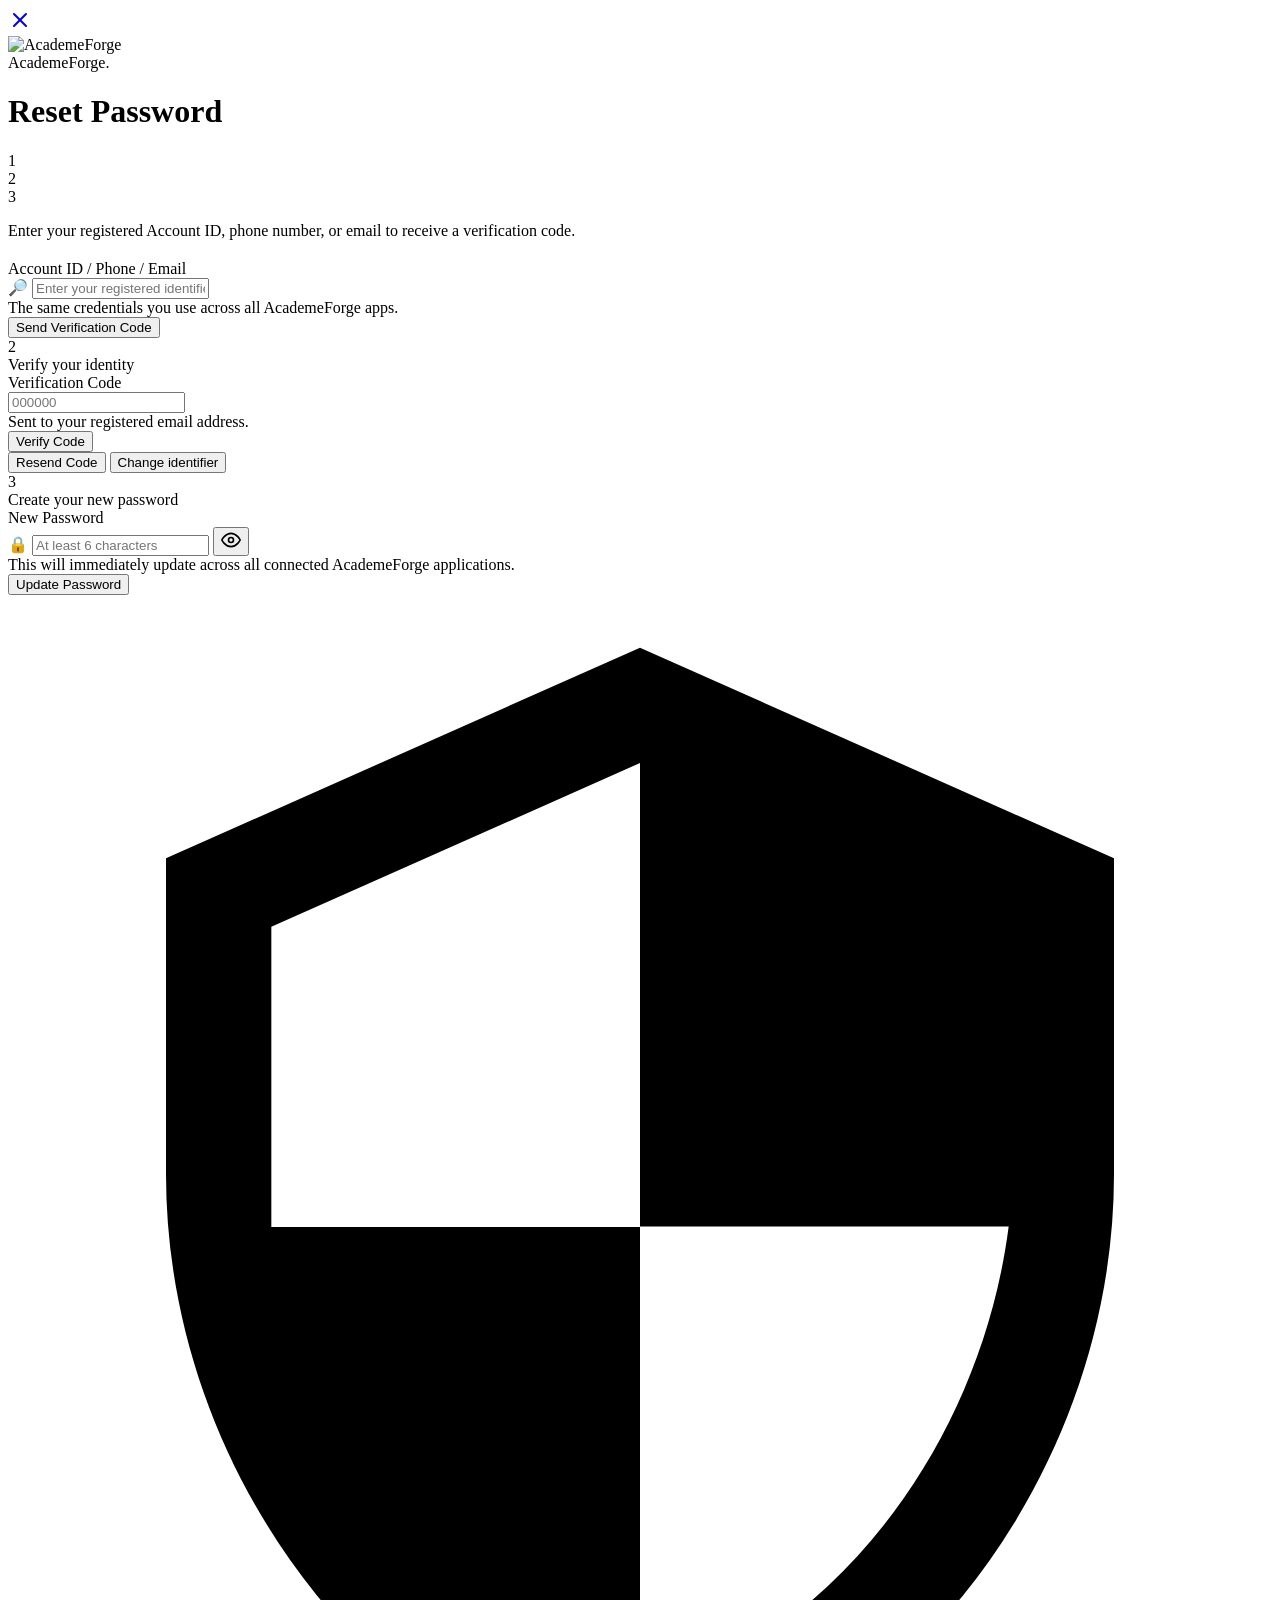
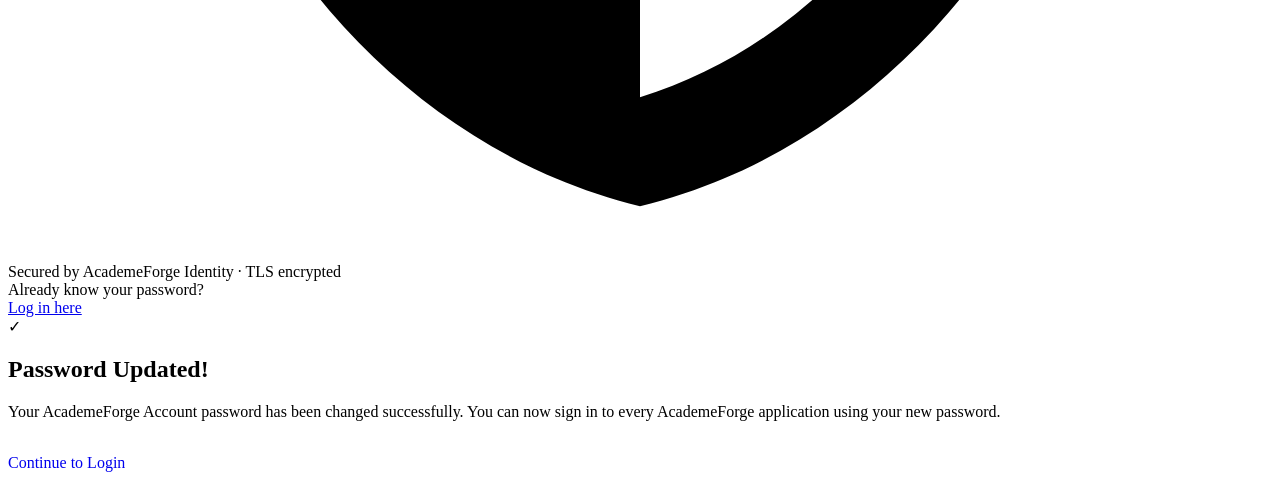
==== index.html @ 07caa2e9 "Create index.html" ====
<!doctype html>
<html lang="en" data-theme="light">
<head>
<script>(()=>{var v=localStorage.getItem("af_dark_mode");var isDark;if(v==="1")isDark=true;else if(v==="0")isDark=false;else isDark=window.matchMedia&&window.matchMedia("(prefers-color-scheme: dark)").matches;document.documentElement.setAttribute("data-theme",isDark?"dark":"light")})()</script>
<meta charset="UTF-8">
<meta name="viewport" content="width=device-width,initial-scale=1,viewport-fit=cover">
<meta name="theme-color" content="#ffe6e1">
<title>Reset Password · AcademeForge</title>
<link rel="icon" href="https://academeforge.in/IMG/logo.png">
<link rel="shortcut icon" href="https://academeforge.in/IMG/logo.png">
<link rel="apple-touch-icon" href="https://academeforge.in/IMG/logo.png">
<link rel="preconnect" href="https://fonts.googleapis.com">
<link rel="preconnect" href="https://fonts.gstatic.com" crossorigin>
<link href="https://fonts.googleapis.com/css2?family=Plus+Jakarta+Sans:wght@500;600;700;800&family=Inter:wght@400;500;600&display=swap" rel="stylesheet">
<link rel="stylesheet" href="https://academeforge.in/assets/css/style.min.css?v=6.0" />
<link rel="stylesheet" href="style.css">
</head>
<body>

<!-- =========================================================
     NAVIGATION
========================================================= -->
<div id="site-header"></div>

<div class="page-bg"></div>

<main class="main-content">
  <div class="split-modal">

    <!-- Close / back to home -->
    <a href="https://academeforge.in/" class="close-btn" aria-label="Close">
      <svg width="24" height="24" viewBox="0 0 24 24" fill="none" stroke="currentColor" stroke-width="2" stroke-linecap="round" stroke-linejoin="round">
        <line x1="18" y1="6" x2="6" y2="18"></line>
        <line x1="6" y1="6" x2="18" y2="18"></line>
      </svg>
    </a>

    <!-- Left pane: hero image -->
    <div class="split-left">
      <img src="https://academeforge.in/IMG/signup_hero.jpg" alt="AcademeForge" class="hero-image">
      <div class="brand-overlay">
        <img src="https://academeforge.in/IMG/logo.png" alt="Logo" class="logo-sm" onerror='this.style.display="none"'>
        <span>AcademeForge.</span>
      </div>
    </div>

    <!-- Right pane: form -->
    <div class="split-right">

      <!-- ── MAIN RESET FORM ── -->
      <div id="boxForgot" class="form-container">
        <h1 class="form-title">Reset Password</h1>

        <!-- Step tracker -->
        <div class="step-track" id="stepTrack">
          <div class="step-item">
            <div class="step-circle active" id="sc1">1</div>
            <div class="step-line" id="sl1"></div>
          </div>
          <div class="step-item">
            <div class="step-circle" id="sc2">2</div>
            <div class="step-line" id="sl2"></div>
          </div>
          <div class="step-item">
            <div class="step-circle" id="sc3">3</div>
          </div>
        </div>

        <!-- Step 1: Find account -->
        <div id="s1Area">
          <p class="section-desc" style="margin-bottom:1.25rem;">Enter your registered Account ID, phone number, or email to receive a verification code.</p>
          <div class="field-group">
            <label class="field-label" for="forgotLogin">Account ID / Phone / Email</label>
            <div class="input-wrapper">
              <span class="input-icon">🔎</span>
              <input id="forgotLogin" class="field-input" type="text" placeholder="Enter your registered identifier" autocomplete="username">
            </div>
            <div class="field-hint">The same credentials you use across all AcademeForge apps.</div>
          </div>
          <button class="btn-primary" id="btnFindAccount" type="button" onclick="findStudentForReset()">Send Verification Code</button>
        </div>

        <!-- Step 2: OTP -->
        <div id="s2Area" class="step-area hidden">
          <div class="step-area-header">
            <div class="step-area-badge">2</div>
            <div class="step-area-label">Verify your identity</div>
          </div>
          <div class="field-group" style="margin-bottom:0;">
            <label class="field-label" for="forgotOtp">Verification Code</label>
            <div class="input-wrapper">
              <input id="forgotOtp" class="field-input otp-input" type="text" inputmode="numeric" maxlength="6" placeholder="000000" autocomplete="one-time-code">
            </div>
            <div class="field-hint">Sent to your registered email address.</div>
          </div>
          <button class="btn-primary" id="btnVerifyOtp" type="button" onclick="verifyForgotOtp()">Verify Code</button>
          <div class="action-row">
            <button class="btn-ghost-link" type="button" id="btnResend" onclick="resendOtp()">Resend Code</button>
            <button class="btn-ghost-link" type="button" onclick="backToStep1()">Change identifier</button>
          </div>
        </div>

        <!-- Step 3: New password -->
        <div id="s3Area" class="step-area hidden">
          <div class="step-area-header">
            <div class="step-area-badge">3</div>
            <div class="step-area-label">Create your new password</div>
          </div>
          <div class="field-group" style="margin-bottom:0;">
            <label class="field-label" for="newPassword">New Password</label>
            <div class="input-wrapper pw-wrap">
              <span class="input-icon">🔒</span>
              <input id="newPassword" class="field-input" type="password" placeholder="At least 6 characters" autocomplete="new-password">
              <button class="pw-eye" type="button" onclick="toggleNewPw()" id="newPwEye" aria-label="Show password">
                <svg width="20" height="20" viewBox="0 0 24 24" fill="none" stroke="currentColor" stroke-width="2" stroke-linecap="round" stroke-linejoin="round">
                  <path d="M1 12s4-8 11-8 11 8 11 8-4 8-11 8-11-8-11-8z"></path>
                  <circle cx="12" cy="12" r="3"></circle>
                </svg>
              </button>
            </div>
            <div class="field-hint">This will immediately update across all connected AcademeForge applications.</div>
          </div>
          <button class="btn-primary" id="btnResetPassword" type="button" onclick="resetPassword()">Update Password</button>
        </div>

        <!-- Message box -->
        <div id="authMsg" class="msg hidden">
          <span class="msg-txt" id="msgTxt"></span>
        </div>

        <!-- Security badge -->
        <div class="security-row">
          <svg viewBox="0 0 24 24" fill="currentColor" xmlns="http://www.w3.org/2000/svg">
            <path d="M12 1L3 5v6c0 5.55 3.84 10.74 9 12 5.16-1.26 9-6.45 9-12V5l-9-4zm0 10.99h7c-.53 4.12-3.28 7.79-7 8.94V12H5V6.3l7-3.11v8.8z"/>
          </svg>
          <span>Secured by AcademeForge Identity · TLS encrypted</span>
        </div>

        <div class="divider"><span>Already know your password?</span></div>
        <div class="login-link"><a href="https://academeforge.in/">Log in here</a></div>
      </div>

      <!-- ── SUCCESS ── -->
      <div id="boxSuccess" class="form-container hidden">
        <div class="success-ring">✓</div>
        <h2 class="success-title">Password Updated!</h2>
        <p class="success-sub">Your AcademeForge Account password has been changed successfully. You can now sign in to every AcademeForge application using your new password.</p>
        <a href="https://academeforge.in/login" class="btn-primary" style="display:inline-block;text-align:center;text-decoration:none;line-height:52px;">Continue to Login</a>
      </div>

    </div>
  </div>
</main>

<!-- =========================================================
     FOOTER
========================================================= -->
<div id="site-footer"></div>

<script src="https://cdn.jsdelivr.net/npm/@supabase/supabase-js@2"></script>
<script src="script.js"></script>
<script src="warn.js" defer></script>
<script src="https://academeforge.in/assets/js/include.js?v=3.0" defer></script>
</body>
</html>
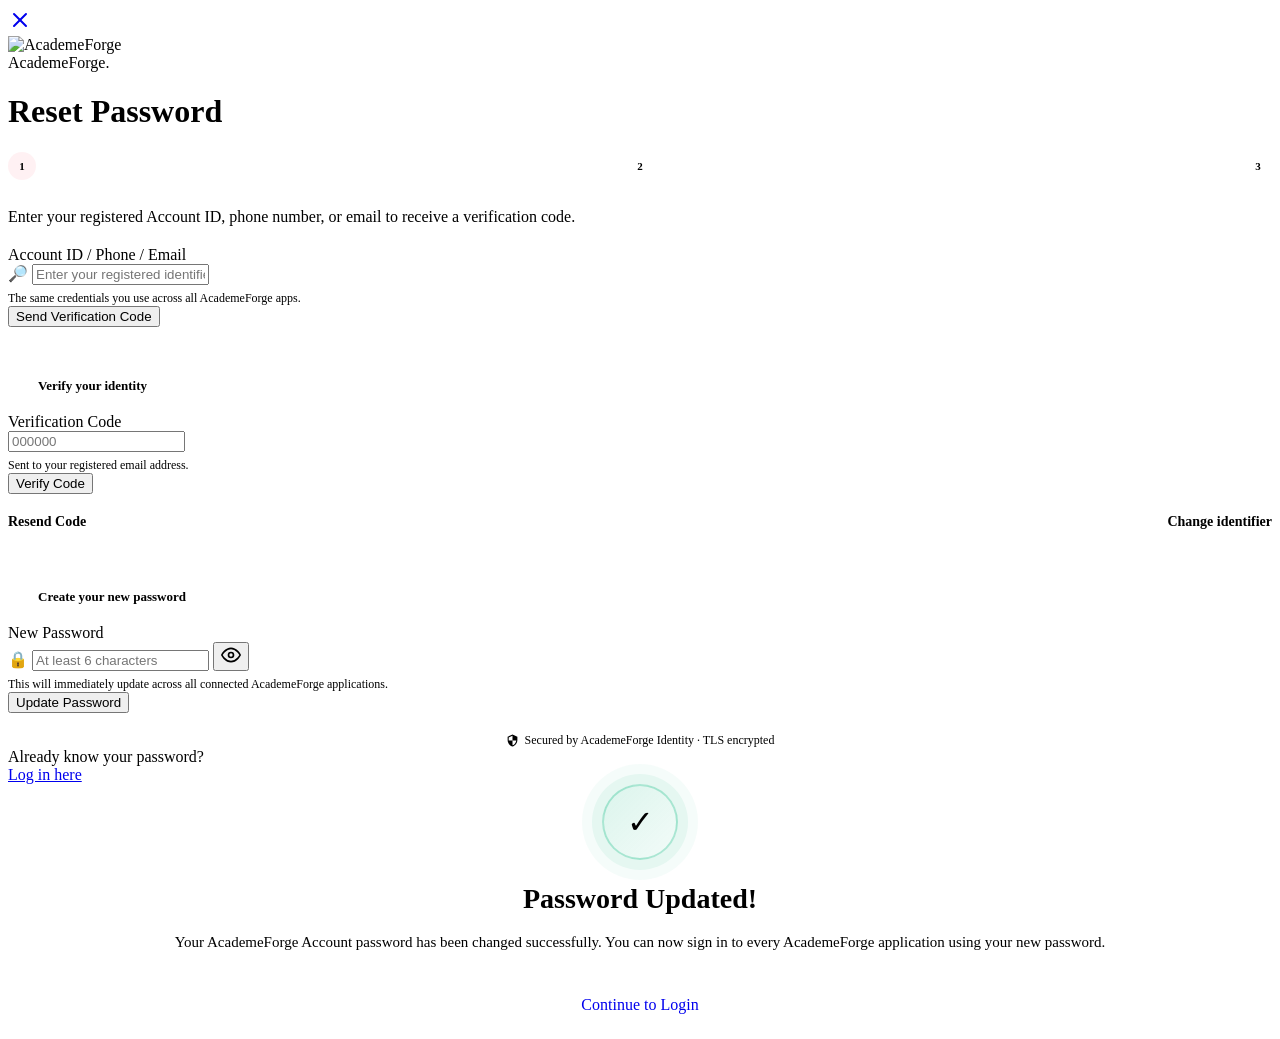
==== commit 4437d165: "Update index.html" ====
--- a/index.html
+++ b/index.html
@@ -14,6 +14,170 @@
 <link href="https://fonts.googleapis.com/css2?family=Plus+Jakarta+Sans:wght@500;600;700;800&family=Inter:wght@400;500;600&display=swap" rel="stylesheet">
 <link rel="stylesheet" href="https://academeforge.in/assets/css/style.min.css?v=6.0" />
 <link rel="stylesheet" href="style.css">
+<style>
+/* ── Reset-page-specific additions ────────────────────── */
+
+/* Step tracker */
+.step-track {
+  display: flex;
+  align-items: center;
+  gap: 0;
+  margin-bottom: 1.75rem;
+}
+.step-item {
+  display: flex;
+  align-items: center;
+  gap: 0;
+  flex: 1;
+}
+.step-item:last-child { flex: none; }
+.step-circle {
+  width: 28px;
+  height: 28px;
+  border-radius: 50%;
+  display: grid;
+  place-items: center;
+  font-size: 11px;
+  font-weight: 800;
+  border: 2px solid var(--border);
+  color: var(--text-muted);
+  background: var(--input-bg);
+  transition: all 0.3s;
+  flex-shrink: 0;
+}
+.step-circle.active {
+  border-color: var(--primary);
+  color: var(--primary);
+  background: rgba(251,113,133,0.1);
+}
+.step-circle.done {
+  border-color: var(--success);
+  color: #fff;
+  background: var(--success);
+}
+.step-line {
+  flex: 1;
+  height: 2px;
+  background: var(--border);
+  transition: background 0.3s;
+}
+.step-line.done { background: var(--success); }
+
+/* Step area separator */
+.step-area {
+  margin-top: 1.5rem;
+  padding-top: 1.5rem;
+  border-top: 1px dashed var(--border);
+}
+.step-area-header {
+  display: flex;
+  align-items: center;
+  gap: 8px;
+  margin-bottom: 1rem;
+}
+.step-area-badge {
+  width: 22px;
+  height: 22px;
+  border-radius: 50%;
+  background: var(--primary);
+  color: #fff;
+  font-size: 11px;
+  font-weight: 800;
+  display: grid;
+  place-items: center;
+  flex-shrink: 0;
+}
+.step-area-label {
+  font-size: 13px;
+  font-weight: 700;
+  color: var(--text-main);
+}
+
+/* Resend / ghost link button */
+.btn-ghost-link {
+  background: none;
+  border: none;
+  color: var(--text-muted);
+  font-size: 0.875rem;
+  font-weight: 600;
+  cursor: pointer;
+  padding: 0.5rem 0;
+  transition: color 0.2s;
+  font-family: var(--font-body);
+}
+.btn-ghost-link:hover { color: var(--primary); }
+.btn-ghost-link:disabled {
+  opacity: 0.55;
+  cursor: not-allowed;
+  color: var(--text-muted);
+}
+
+.action-row {
+  display: flex;
+  justify-content: space-between;
+  align-items: center;
+  margin-top: 0.75rem;
+}
+
+/* Security badge */
+.security-row {
+  display: flex;
+  align-items: center;
+  justify-content: center;
+  gap: 6px;
+  margin-top: 1.25rem;
+  font-size: 12px;
+  color: var(--text-muted);
+  font-weight: 500;
+}
+.security-row svg {
+  width: 13px;
+  height: 13px;
+  flex-shrink: 0;
+}
+
+.msg { margin-top: 1rem; }
+
+/* Success state */
+#boxSuccess { text-align: center; }
+.success-ring {
+  width: 72px;
+  height: 72px;
+  border-radius: 50%;
+  margin: 0 auto 1rem;
+  background: linear-gradient(135deg,rgba(16,185,129,0.15),rgba(16,185,129,0.05));
+  border: 2px solid rgba(16,185,129,0.3);
+  display: grid;
+  place-items: center;
+  font-size: 32px;
+  box-shadow: 0 0 0 10px rgba(16,185,129,0.07), 0 0 0 20px rgba(16,185,129,0.04);
+  animation: successPop 0.5s cubic-bezier(0.34,1.56,0.64,1) forwards;
+}
+@keyframes successPop {
+  from { transform: scale(0.5); opacity: 0; }
+  to   { transform: scale(1);   opacity: 1; }
+}
+.success-title {
+  font-family: var(--font-heading);
+  font-size: 1.75rem;
+  font-weight: 800;
+  color: var(--text-main);
+  margin-bottom: 0.5rem;
+}
+.success-sub {
+  color: var(--text-muted);
+  font-size: 0.9375rem;
+  line-height: 1.65;
+  margin-bottom: 1.5rem;
+}
+
+/* Hint text under inputs */
+.field-hint {
+  font-size: 0.75rem;
+  color: var(--text-muted);
+  margin-top: 0.375rem;
+}
+</style>
 </head>
 <body>
 
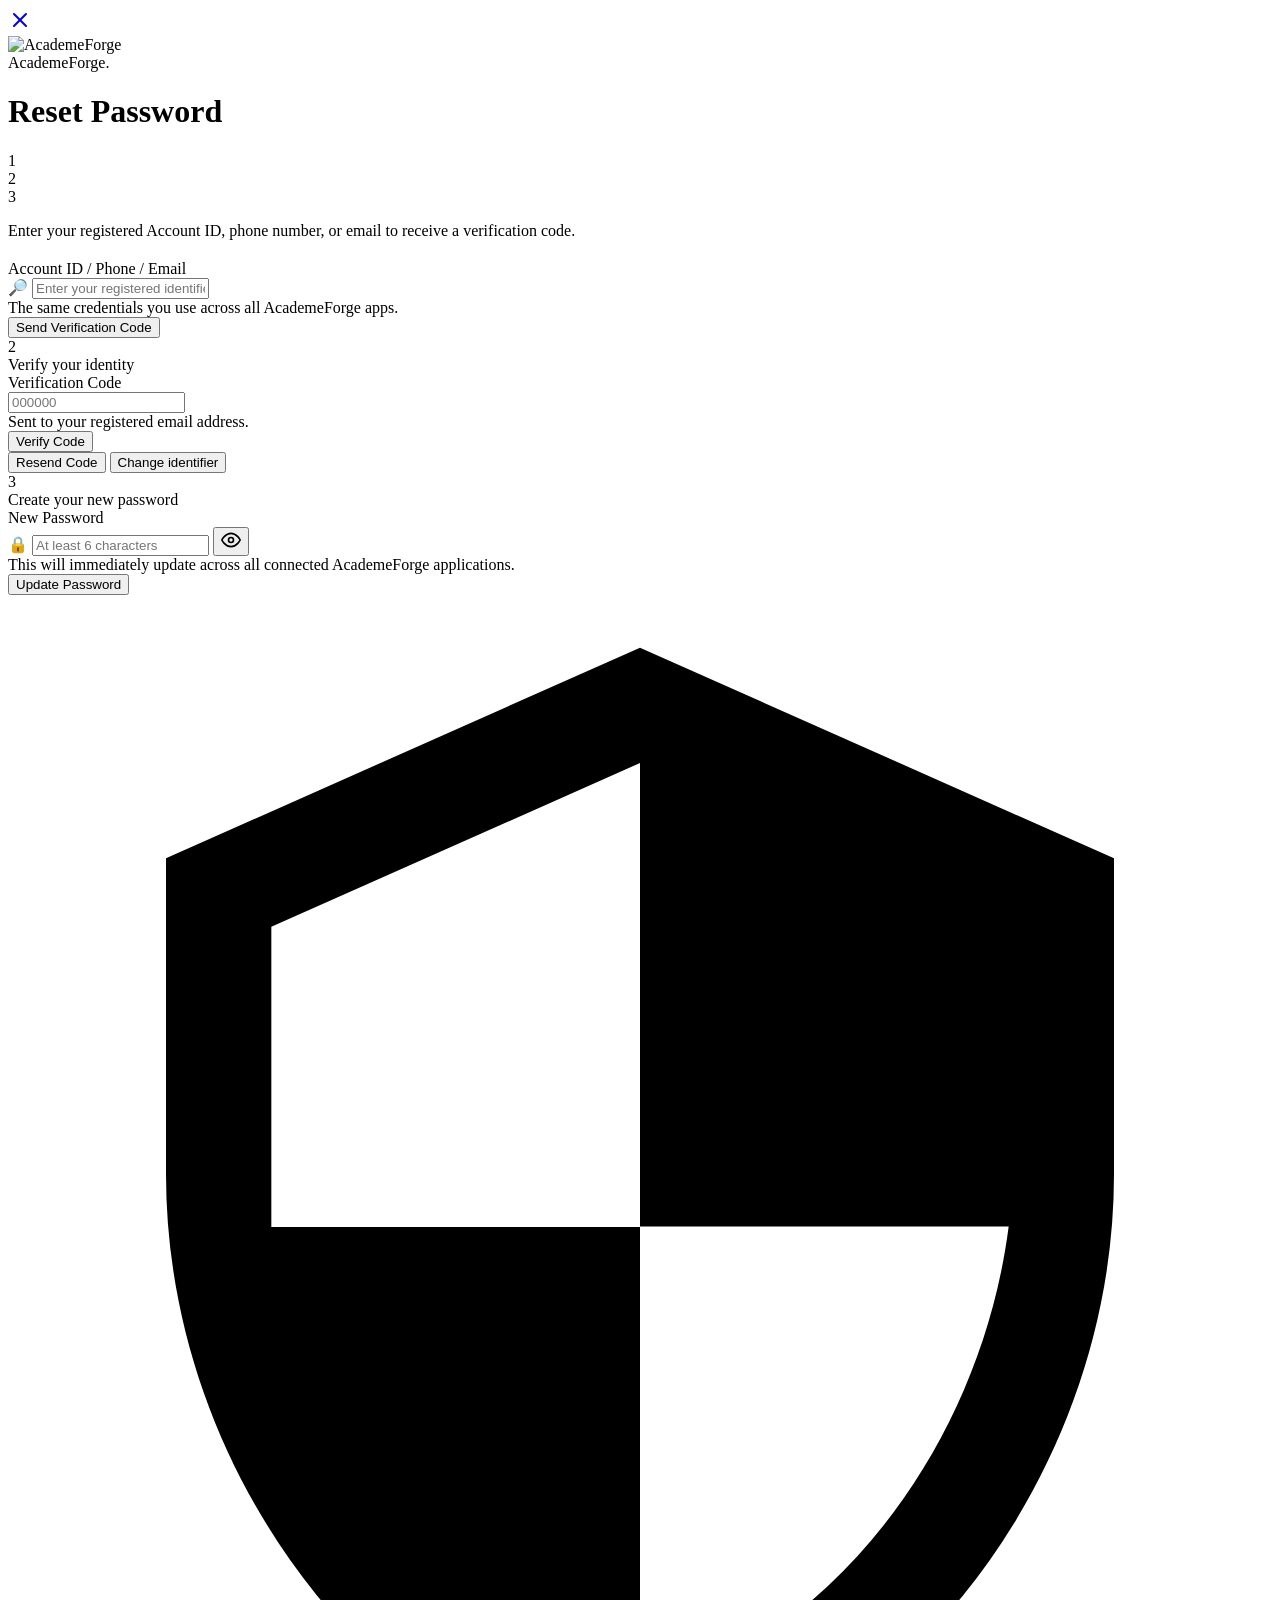
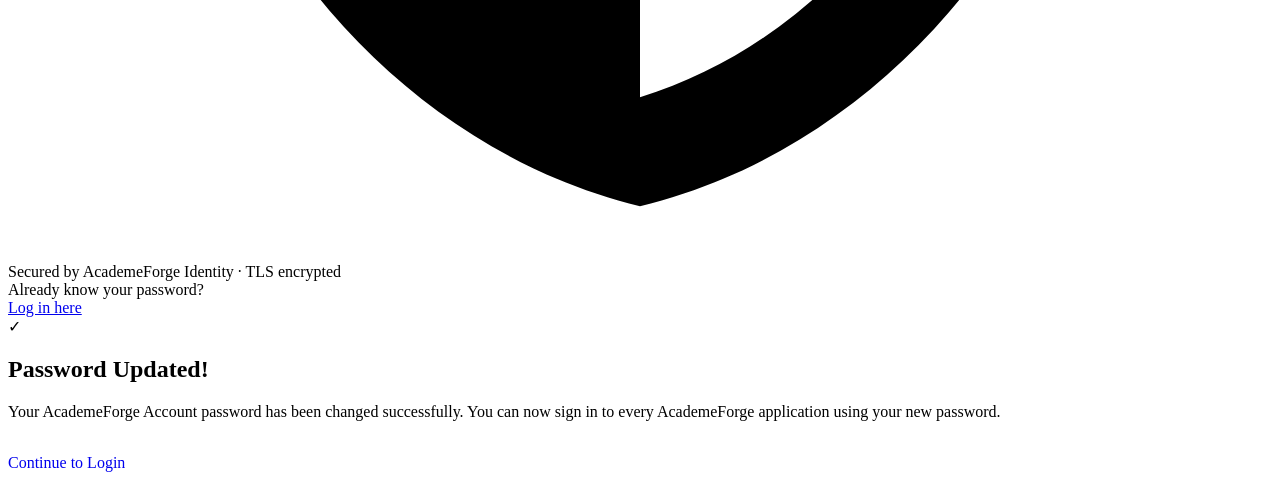
==== commit 8ac12a9d: "Update index.html" ====
--- a/index.html
+++ b/index.html
@@ -14,170 +14,6 @@
 <link href="https://fonts.googleapis.com/css2?family=Plus+Jakarta+Sans:wght@500;600;700;800&family=Inter:wght@400;500;600&display=swap" rel="stylesheet">
 <link rel="stylesheet" href="https://academeforge.in/assets/css/style.min.css?v=6.0" />
 <link rel="stylesheet" href="style.css">
-<style>
-/* ── Reset-page-specific additions ────────────────────── */
-
-/* Step tracker */
-.step-track {
-  display: flex;
-  align-items: center;
-  gap: 0;
-  margin-bottom: 1.75rem;
-}
-.step-item {
-  display: flex;
-  align-items: center;
-  gap: 0;
-  flex: 1;
-}
-.step-item:last-child { flex: none; }
-.step-circle {
-  width: 28px;
-  height: 28px;
-  border-radius: 50%;
-  display: grid;
-  place-items: center;
-  font-size: 11px;
-  font-weight: 800;
-  border: 2px solid var(--border);
-  color: var(--text-muted);
-  background: var(--input-bg);
-  transition: all 0.3s;
-  flex-shrink: 0;
-}
-.step-circle.active {
-  border-color: var(--primary);
-  color: var(--primary);
-  background: rgba(251,113,133,0.1);
-}
-.step-circle.done {
-  border-color: var(--success);
-  color: #fff;
-  background: var(--success);
-}
-.step-line {
-  flex: 1;
-  height: 2px;
-  background: var(--border);
-  transition: background 0.3s;
-}
-.step-line.done { background: var(--success); }
-
-/* Step area separator */
-.step-area {
-  margin-top: 1.5rem;
-  padding-top: 1.5rem;
-  border-top: 1px dashed var(--border);
-}
-.step-area-header {
-  display: flex;
-  align-items: center;
-  gap: 8px;
-  margin-bottom: 1rem;
-}
-.step-area-badge {
-  width: 22px;
-  height: 22px;
-  border-radius: 50%;
-  background: var(--primary);
-  color: #fff;
-  font-size: 11px;
-  font-weight: 800;
-  display: grid;
-  place-items: center;
-  flex-shrink: 0;
-}
-.step-area-label {
-  font-size: 13px;
-  font-weight: 700;
-  color: var(--text-main);
-}
-
-/* Resend / ghost link button */
-.btn-ghost-link {
-  background: none;
-  border: none;
-  color: var(--text-muted);
-  font-size: 0.875rem;
-  font-weight: 600;
-  cursor: pointer;
-  padding: 0.5rem 0;
-  transition: color 0.2s;
-  font-family: var(--font-body);
-}
-.btn-ghost-link:hover { color: var(--primary); }
-.btn-ghost-link:disabled {
-  opacity: 0.55;
-  cursor: not-allowed;
-  color: var(--text-muted);
-}
-
-.action-row {
-  display: flex;
-  justify-content: space-between;
-  align-items: center;
-  margin-top: 0.75rem;
-}
-
-/* Security badge */
-.security-row {
-  display: flex;
-  align-items: center;
-  justify-content: center;
-  gap: 6px;
-  margin-top: 1.25rem;
-  font-size: 12px;
-  color: var(--text-muted);
-  font-weight: 500;
-}
-.security-row svg {
-  width: 13px;
-  height: 13px;
-  flex-shrink: 0;
-}
-
-.msg { margin-top: 1rem; }
-
-/* Success state */
-#boxSuccess { text-align: center; }
-.success-ring {
-  width: 72px;
-  height: 72px;
-  border-radius: 50%;
-  margin: 0 auto 1rem;
-  background: linear-gradient(135deg,rgba(16,185,129,0.15),rgba(16,185,129,0.05));
-  border: 2px solid rgba(16,185,129,0.3);
-  display: grid;
-  place-items: center;
-  font-size: 32px;
-  box-shadow: 0 0 0 10px rgba(16,185,129,0.07), 0 0 0 20px rgba(16,185,129,0.04);
-  animation: successPop 0.5s cubic-bezier(0.34,1.56,0.64,1) forwards;
-}
-@keyframes successPop {
-  from { transform: scale(0.5); opacity: 0; }
-  to   { transform: scale(1);   opacity: 1; }
-}
-.success-title {
-  font-family: var(--font-heading);
-  font-size: 1.75rem;
-  font-weight: 800;
-  color: var(--text-main);
-  margin-bottom: 0.5rem;
-}
-.success-sub {
-  color: var(--text-muted);
-  font-size: 0.9375rem;
-  line-height: 1.65;
-  margin-bottom: 1.5rem;
-}
-
-/* Hint text under inputs */
-.field-hint {
-  font-size: 0.75rem;
-  color: var(--text-muted);
-  margin-top: 0.375rem;
-}
-</style>
 </head>
 <body>
 
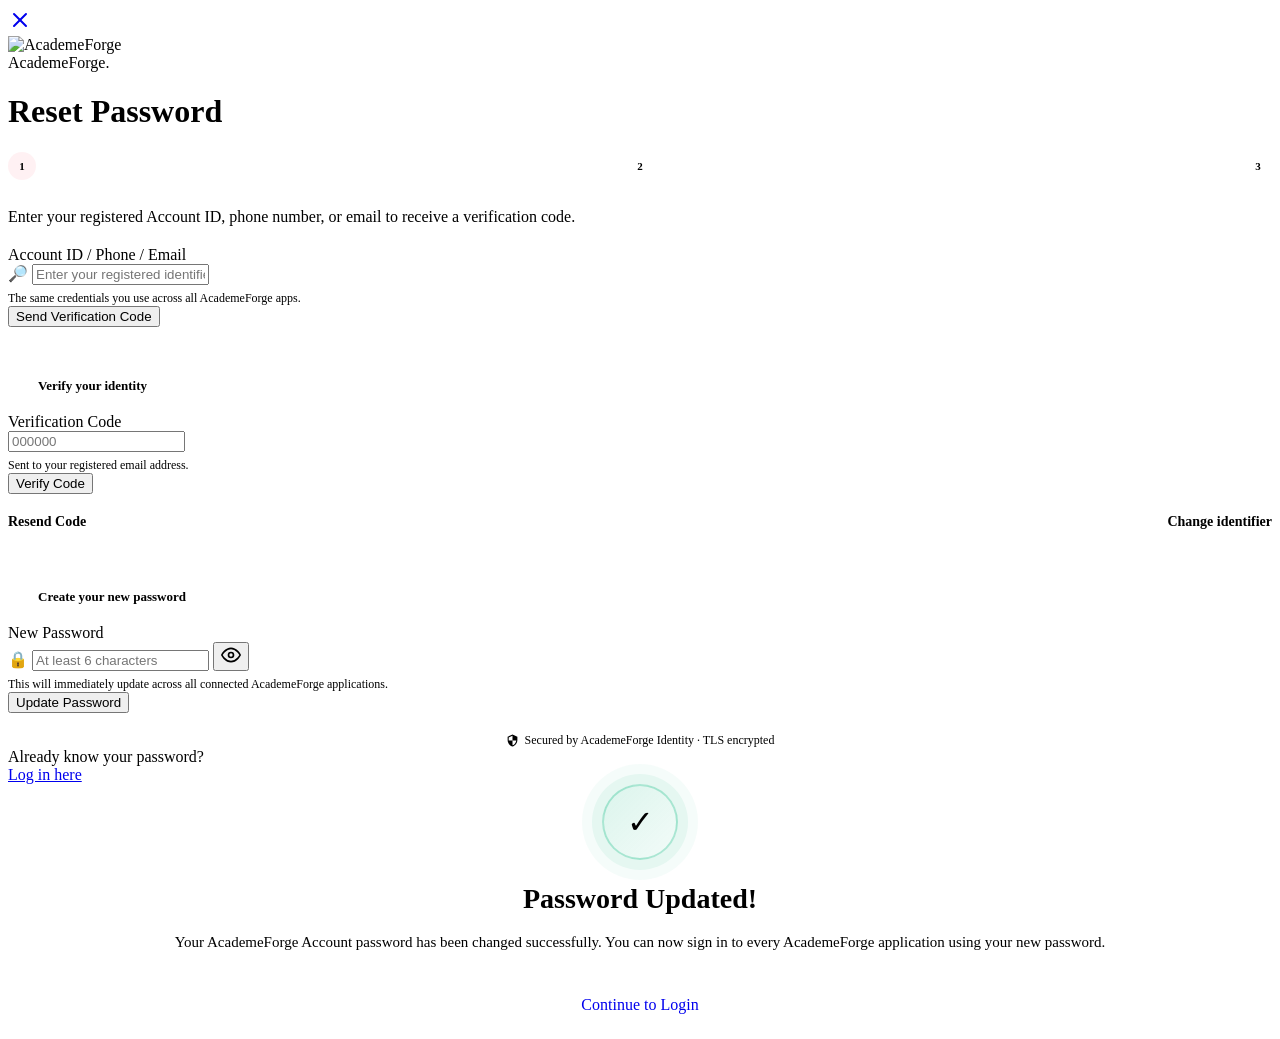
==== commit fd4617c3: "Update index.html" ====
--- a/index.html
+++ b/index.html
@@ -12,8 +12,8 @@
 <link rel="preconnect" href="https://fonts.googleapis.com">
 <link rel="preconnect" href="https://fonts.gstatic.com" crossorigin>
 <link href="https://fonts.googleapis.com/css2?family=Plus+Jakarta+Sans:wght@500;600;700;800&family=Inter:wght@400;500;600&display=swap" rel="stylesheet">
-<link rel="stylesheet" href="https://academeforge.in/assets/css/style.min.css?v=6.0" />
-<link rel="stylesheet" href="style.css">
+<link rel="stylesheet" href="https://academeforge.in/assets/css/style.min.css?v=6.7" />
+<link rel="stylesheet" href="style.css?v=1.7">
 </head>
 <body>
 
@@ -158,7 +158,7 @@
 <div id="site-footer"></div>
 
 <script src="https://cdn.jsdelivr.net/npm/@supabase/supabase-js@2"></script>
-<script src="script.js"></script>
+<script src="script.js?v=2.7"></script>
 <script src="warn.js" defer></script>
 <script src="https://academeforge.in/assets/js/include.js?v=3.0" defer></script>
 </body>
--- a/style.css
+++ b/style.css
@@ -0,0 +1,164 @@
+/* ── Reset-page-specific additions ────────────────────── */
+
+/* Step tracker */
+.step-track {
+  display: flex;
+  align-items: center;
+  gap: 0;
+  margin-bottom: 1.75rem;
+}
+.step-item {
+  display: flex;
+  align-items: center;
+  gap: 0;
+  flex: 1;
+}
+.step-item:last-child { flex: none; }
+.step-circle {
+  width: 28px;
+  height: 28px;
+  border-radius: 50%;
+  display: grid;
+  place-items: center;
+  font-size: 11px;
+  font-weight: 800;
+  border: 2px solid var(--border);
+  color: var(--text-muted);
+  background: var(--input-bg);
+  transition: all 0.3s;
+  flex-shrink: 0;
+}
+.step-circle.active {
+  border-color: var(--primary);
+  color: var(--primary);
+  background: rgba(251,113,133,0.1);
+}
+.step-circle.done {
+  border-color: var(--success);
+  color: #fff;
+  background: var(--success);
+}
+.step-line {
+  flex: 1;
+  height: 2px;
+  background: var(--border);
+  transition: background 0.3s;
+}
+.step-line.done { background: var(--success); }
+
+/* Step area separator */
+.step-area {
+  margin-top: 1.5rem;
+  padding-top: 1.5rem;
+  border-top: 1px dashed var(--border);
+}
+.step-area-header {
+  display: flex;
+  align-items: center;
+  gap: 8px;
+  margin-bottom: 1rem;
+}
+.step-area-badge {
+  width: 22px;
+  height: 22px;
+  border-radius: 50%;
+  background: var(--primary);
+  color: #fff;
+  font-size: 11px;
+  font-weight: 800;
+  display: grid;
+  place-items: center;
+  flex-shrink: 0;
+}
+.step-area-label {
+  font-size: 13px;
+  font-weight: 700;
+  color: var(--text-main);
+}
+
+/* Resend / ghost link button */
+.btn-ghost-link {
+  background: none;
+  border: none;
+  color: var(--text-muted);
+  font-size: 0.875rem;
+  font-weight: 600;
+  cursor: pointer;
+  padding: 0.5rem 0;
+  transition: color 0.2s;
+  font-family: var(--font-body);
+}
+.btn-ghost-link:hover { color: var(--primary); }
+.btn-ghost-link:disabled {
+  opacity: 0.55;
+  cursor: not-allowed;
+  color: var(--text-muted);
+}
+
+.action-row {
+  display: flex;
+  justify-content: space-between;
+  align-items: center;
+  margin-top: 0.75rem;
+}
+
+/* Security badge */
+.security-row {
+  display: flex;
+  align-items: center;
+  justify-content: center;
+  gap: 6px;
+  margin-top: 1.25rem;
+  font-size: 12px;
+  color: var(--text-muted);
+  font-weight: 500;
+}
+.security-row svg {
+  width: 13px;
+  height: 13px;
+  flex-shrink: 0;
+}
+
+/* Message: reuse signup page .msg but it uses hidden class there;
+   here we adapt to show/hide via class */
+.msg { margin-top: 1rem; }
+
+/* Success state */
+#boxSuccess { text-align: center; }
+.success-ring {
+  width: 72px;
+  height: 72px;
+  border-radius: 50%;
+  margin: 0 auto 1rem;
+  background: linear-gradient(135deg,rgba(16,185,129,0.15),rgba(16,185,129,0.05));
+  border: 2px solid rgba(16,185,129,0.3);
+  display: grid;
+  place-items: center;
+  font-size: 32px;
+  box-shadow: 0 0 0 10px rgba(16,185,129,0.07), 0 0 0 20px rgba(16,185,129,0.04);
+  animation: successPop 0.5s cubic-bezier(0.34,1.56,0.64,1) forwards;
+}
+@keyframes successPop {
+  from { transform: scale(0.5); opacity: 0; }
+  to   { transform: scale(1);   opacity: 1; }
+}
+.success-title {
+  font-family: var(--font-heading);
+  font-size: 1.75rem;
+  font-weight: 800;
+  color: var(--text-main);
+  margin-bottom: 0.5rem;
+}
+.success-sub {
+  color: var(--text-muted);
+  font-size: 0.9375rem;
+  line-height: 1.65;
+  margin-bottom: 1.5rem;
+}
+
+/* Hint text under inputs */
+.field-hint {
+  font-size: 0.75rem;
+  color: var(--text-muted);
+  margin-top: 0.375rem;
+}
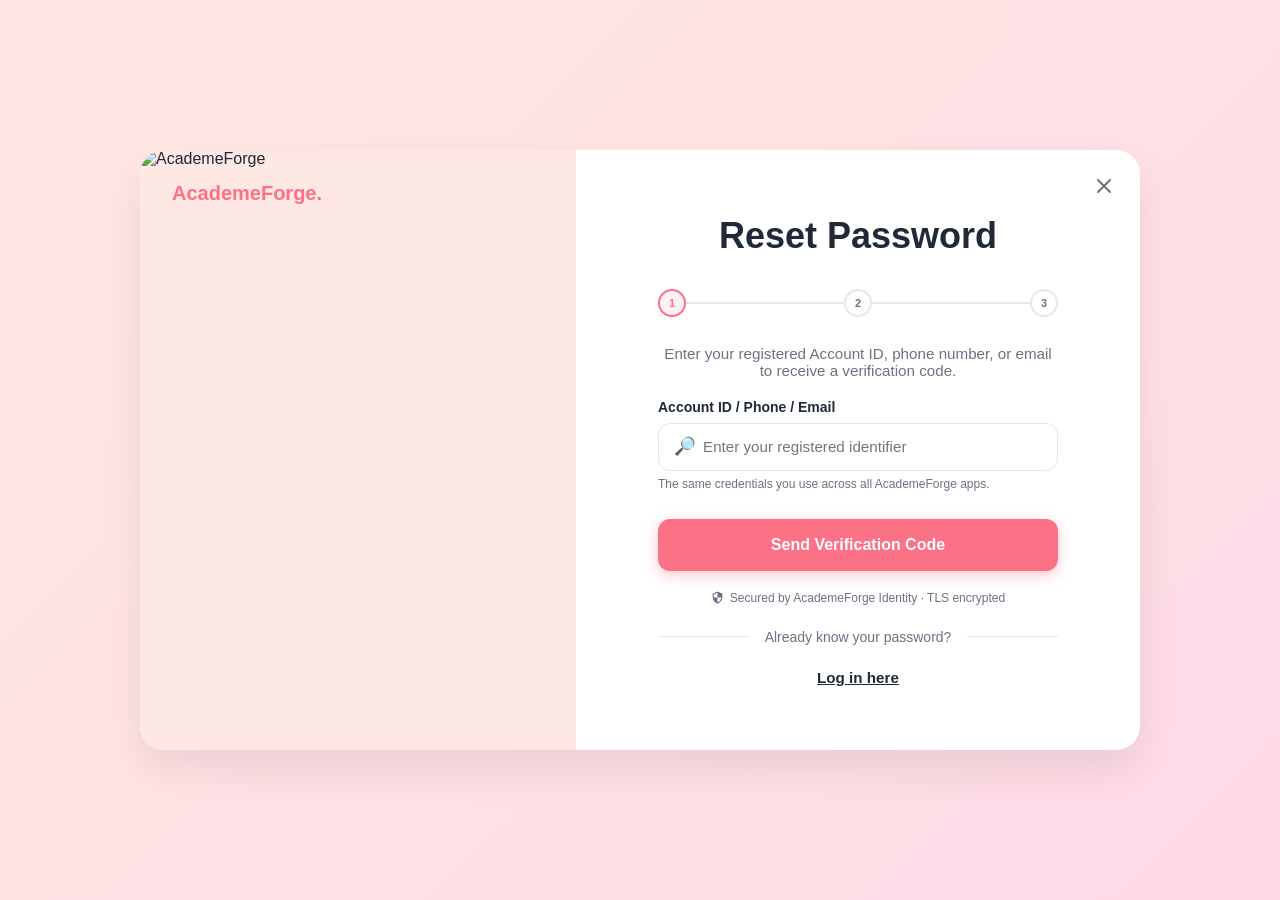
==== commit 789e5e01: "Update stylesheet and script links in index.html" ====
--- a/index.html
+++ b/index.html
@@ -12,8 +12,8 @@
 <link rel="preconnect" href="https://fonts.googleapis.com">
 <link rel="preconnect" href="https://fonts.gstatic.com" crossorigin>
 <link href="https://fonts.googleapis.com/css2?family=Plus+Jakarta+Sans:wght@500;600;700;800&family=Inter:wght@400;500;600&display=swap" rel="stylesheet">
-<link rel="stylesheet" href="https://academeforge.in/assets/css/style.min.css?v=6.7" />
-<link rel="stylesheet" href="style.css?v=1.7">
+<link rel="stylesheet" href="style.min.css">
+<link rel="stylesheet" href="style.css">
 </head>
 <body>
 
@@ -158,7 +158,7 @@
 <div id="site-footer"></div>
 
 <script src="https://cdn.jsdelivr.net/npm/@supabase/supabase-js@2"></script>
-<script src="script.js?v=2.7"></script>
+<script src="script.js"></script>
 <script src="warn.js" defer></script>
 <script src="https://academeforge.in/assets/js/include.js?v=3.0" defer></script>
 </body>
--- a/style.min.css
+++ b/style.min.css
@@ -0,0 +1,1075 @@
+/* Pastel Split-Pane Signup Styles */
+:root {
+  --bg-page: #ffe8e3;
+  --bg-surface: #ffffff;
+  --text-main: #1f2937;
+  --text-muted: #6b7280;
+  --primary: #fb7185;
+  --primary-hover: #f43f5e;
+  --border: #e5e7eb;
+  --input-bg: #ffffff;
+  --error: #ef4444;
+  --success: #10b981;
+  --font-heading: "Plus Jakarta Sans", sans-serif;
+  --font-body: "Inter", sans-serif;
+}
+
+[data-theme="dark"] {
+  --bg-page: #111827;
+  --bg-surface: #1f2937;
+  --text-main: #f9fafb;
+  --text-muted: #9ca3af;
+  --border: #374151;
+  --input-bg: #111827;
+  --primary: #fb7185;
+  --primary-hover: #f43f5e;
+}
+
+* {
+  box-sizing: border-box;
+  margin: 0;
+  padding: 0;
+}
+
+body {
+  font-family: var(--font-body);
+  background-color: var(--bg-page);
+  color: var(--text-main);
+  min-height: 100vh;
+  display: flex;
+  flex-direction: column;
+  -webkit-font-smoothing: antialiased;
+}
+.main-content {
+  flex: 1;
+  display: flex;
+  align-items: center;
+  justify-content: center;
+  padding: 2rem;
+}
+
+.page-bg {
+  position: fixed;
+  inset: 0;
+  background: linear-gradient(
+    135deg,
+    rgba(255, 232, 227, 1) 0%,
+    rgba(255, 218, 230, 1) 100%
+  );
+  z-index: -1;
+}
+
+[data-theme="dark"] .page-bg {
+  background: linear-gradient(135deg, #111827 0%, #1f2937 100%);
+}
+
+.split-modal {
+  display: flex;
+  width: 100%;
+  max-width: 1000px;
+  min-height: 600px;
+  background: var(--bg-surface);
+  border-radius: 24px;
+  box-shadow: 0 20px 40px rgba(0, 0, 0, 0.08);
+  position: relative;
+  overflow: hidden;
+}
+
+.close-btn {
+  position: absolute;
+  top: 1.5rem;
+  right: 1.5rem;
+  color: var(--text-muted);
+  z-index: 10;
+  transition: 0.2s;
+}
+
+.close-btn:hover {
+  color: var(--text-main);
+  transform: rotate(90deg);
+}
+
+/* Left Pane */
+.split-left {
+  flex: 1;
+  position: relative;
+  background: #fde8e3;
+  display: none; /* Hidden on mobile */
+}
+
+@media (min-width: 768px) {
+  .split-left {
+    display: block;
+  }
+}
+
+.hero-image {
+  width: 100%;
+  height: 100%;
+  object-fit: cover;
+}
+
+.brand-overlay {
+  position: absolute;
+  top: 2rem;
+  left: 2rem;
+  display: flex;
+  align-items: center;
+  gap: 0.75rem;
+  font-family: var(--font-heading);
+  font-weight: 800;
+  font-size: 1.25rem;
+  color: #fb7185;
+}
+
+.logo-sm {
+  width: 32px;
+  height: 32px;
+}
+
+/* Right Pane */
+.split-right {
+  flex: 1;
+  padding: 3rem 2rem;
+  display: flex;
+  flex-direction: column;
+  justify-content: center;
+  position: relative;
+}
+
+@media (min-width: 768px) {
+  .split-right {
+    padding: 3rem 4rem;
+  }
+}
+
+.form-container {
+  width: 100%;
+  max-width: 400px;
+  margin: 0 auto;
+}
+
+.form-title {
+  font-family: var(--font-heading);
+  font-size: 2.25rem;
+  font-weight: 800;
+  text-align: center;
+  margin-bottom: 2rem;
+  color: var(--text-main);
+}
+
+.section-desc {
+  text-align: center;
+  color: var(--text-muted);
+  margin-bottom: 1.5rem;
+  font-size: 0.95rem;
+}
+
+.field-row {
+  display: flex;
+  gap: 1rem;
+  margin-bottom: 1rem;
+}
+
+.field-group {
+  margin-bottom: 1.25rem;
+  flex: 1;
+}
+
+.field-label {
+  display: block;
+  font-size: 0.875rem;
+  font-weight: 700;
+  color: var(--text-main);
+  margin-bottom: 0.5rem;
+}
+
+.input-wrapper {
+  position: relative;
+  display: flex;
+  align-items: center;
+}
+
+.input-icon {
+  position: absolute;
+  left: 1rem;
+  font-size: 1.1rem;
+  color: var(--text-muted);
+  pointer-events: none;
+}
+
+.field-input {
+  width: 100%;
+  height: 48px;
+  padding: 0 1rem 0 2.75rem;
+  border: 1px solid var(--border);
+  border-radius: 12px;
+  background: var(--input-bg);
+  color: var(--text-main);
+  font-family: var(--font-body);
+  font-size: 0.95rem;
+  transition: all 0.2s;
+}
+
+.field-input:focus {
+  outline: none;
+  border-color: #fca5a5;
+  box-shadow: 0 0 0 3px rgba(251, 113, 133, 0.2);
+}
+
+.phone-wrapper .field-input {
+  padding-left: 1rem;
+}
+
+.phone-wrapper .input-icon {
+  display: none;
+}
+
+.pw-eye {
+  position: absolute;
+  right: 1rem;
+  color: var(--text-muted);
+  cursor: pointer;
+  background: none;
+  border: none;
+  padding: 0;
+  display: flex;
+  align-items: center;
+}
+
+.pw-eye:hover {
+  color: var(--text-main);
+}
+
+.consent-group {
+  margin-bottom: 1.5rem;
+}
+
+.consent-item {
+  display: flex;
+  align-items: flex-start;
+  gap: 0.5rem;
+  margin-bottom: 0.5rem;
+  cursor: pointer;
+}
+
+.consent-cb {
+  width: 1.25rem;
+  height: 1.25rem;
+  margin-top: 0.125rem;
+  accent-color: var(--primary);
+}
+
+.consent-text {
+  font-size: 0.85rem;
+  color: var(--text-muted);
+  line-height: 1.4;
+}
+
+.consent-text a {
+  color: var(--primary);
+  text-decoration: underline;
+  font-weight: 600;
+}
+
+.btn-primary {
+  width: 100%;
+  height: 52px;
+  background-color: var(--primary);
+  color: #fff;
+  border: none;
+  border-radius: 12px;
+  font-family: var(--font-heading);
+  font-size: 1rem;
+  font-weight: 700;
+  cursor: pointer;
+  box-shadow: 0 4px 14px rgba(251, 113, 133, 0.4);
+  transition: all 0.2s;
+  margin-top: 0.5rem;
+}
+
+.btn-primary:hover {
+  background-color: var(--primary-hover);
+  transform: translateY(-2px);
+  box-shadow: 0 6px 20px rgba(251, 113, 133, 0.5);
+}
+
+.btn-primary:active {
+  transform: translateY(0);
+}
+
+.divider {
+  display: flex;
+  align-items: center;
+  text-align: center;
+  margin: 1.5rem 0;
+  color: var(--text-muted);
+  font-size: 0.875rem;
+}
+
+.divider::before,
+.divider::after {
+  content: "";
+  flex: 1;
+  border-bottom: 1px solid var(--border);
+}
+
+.divider span {
+  padding: 0 1rem;
+}
+
+.login-link {
+  text-align: center;
+  font-size: 0.95rem;
+}
+
+.login-link a {
+  color: var(--text-main);
+  text-decoration: underline;
+  font-weight: 700;
+}
+
+.login-link a:hover {
+  color: var(--primary);
+}
+
+.msg {
+  padding: 1rem;
+  border-radius: 12px;
+  font-size: 0.875rem;
+  font-weight: 500;
+  margin-bottom: 1rem;
+  text-align: center;
+  border: 1px solid transparent;
+}
+
+.msg.err {
+  background: rgba(239, 68, 68, 0.08);
+  border-color: rgba(239, 68, 68, 0.25);
+}
+
+.msg.ok {
+  background: rgba(16, 185, 129, 0.08);
+  border-color: rgba(16, 185, 129, 0.25);
+}
+
+.msg.info {
+  background: rgba(107, 114, 128, 0.08);
+  border-color: rgba(107, 114, 128, 0.25);
+}
+
+.msg-txt {
+  color: var(--text-main);
+}
+
+.msg.err .msg-txt {
+  color: var(--error);
+}
+
+.msg.ok .msg-txt {
+  color: var(--success);
+}
+
+.msg.info .msg-txt {
+  color: var(--text-muted);
+}
+
+.link-secondary {
+  color: var(--text-muted);
+  font-size: 0.875rem;
+  font-weight: 600;
+  text-decoration: underline;
+  background: none;
+  border: none;
+  cursor: pointer;
+}
+
+.link-secondary:hover {
+  color: var(--text-main);
+}
+
+.hidden {
+  display: none !important;
+}
+
+.otp-input {
+  text-align: center;
+  letter-spacing: 0.5rem;
+  font-size: 1.25rem;
+  font-weight: 700;
+  padding: 0 !important;
+}
+
+/* FOOTER STYLES */
+.footer {
+  background-color: #0b0f19;
+  color: #fff;
+  padding: 4rem 2rem 2rem;
+  border-top: 1px solid #1f2937;
+  width: 100%;
+  --text-secondary: #9ca3af;
+  --border-light: #1f2937;
+}
+.container {
+  max-width: 1200px;
+  margin: 0 auto;
+}
+.footer-nav {
+  display: grid;
+  grid-template-columns: minmax(200px, 1.4fr) repeat(5, minmax(120px, 1fr));
+  gap: 2rem;
+}
+.footer-bottom {
+  display: flex;
+  justify-content: space-between;
+  align-items: center;
+  border-top: 1px solid var(--border-light);
+  padding-top: 24px;
+  margin-top: 40px;
+  flex-wrap: wrap;
+  gap: 16px;
+}
+.brand-contact {
+  margin-top: 12px;
+  display: flex;
+  flex-direction: column;
+  gap: 6px;
+}
+
+.brand-col {
+  grid-column: 1;
+}
+.brand {
+  display: flex;
+  align-items: center;
+  gap: 12px;
+  text-decoration: none;
+  color: #fff;
+}
+.brand-text-wrapper {
+  display: flex;
+  flex-direction: column;
+}
+.brand-text {
+  font-family: var(--font-heading);
+  font-weight: 800;
+  font-size: 1.1rem;
+}
+.brand-tagline {
+  font-size: 0.65rem;
+  letter-spacing: 1px;
+  color: #9ca3af;
+  text-transform: uppercase;
+}
+.footer h4 {
+  font-family: var(--font-heading);
+  font-size: 0.9rem;
+  margin-bottom: 1rem;
+  color: #fff;
+}
+.footer a {
+  display: block;
+  color: #9ca3af;
+  text-decoration: none;
+  font-size: 0.85rem;
+  margin-bottom: 0.6rem;
+  transition: color 0.2s;
+}
+.footer a:hover {
+  color: var(--primary);
+}
+.theme-controls {
+  display: flex;
+  gap: 0.5rem;
+  background: #1f2937;
+  padding: 4px;
+  border-radius: 20px;
+}
+.theme-btn {
+  background: none;
+  border: none;
+  color: #9ca3af;
+  width: 32px;
+  height: 32px;
+  border-radius: 50%;
+  display: flex;
+  align-items: center;
+  justify-content: center;
+  cursor: pointer;
+  transition: all 0.2s;
+}
+.theme-btn:hover {
+  color: #fff;
+}
+.theme-btn.active {
+  background: #374151;
+  color: var(--primary);
+}
+.theme-btn svg {
+  width: 16px;
+  height: 16px;
+}
+
+/* ── FOOTER RESPONSIVE LAYOUT ─────────────────────────
+   Desktop/laptop (>= 900px): multi-column grid as designed.
+   Tablet (640–899px): 3 columns, brand block spans full width.
+   Mobile (< 640px): 2 columns, brand block spans full width,
+   footer-bottom stacks and centers instead of squeezing into
+   one cramped row.                                        ─── */
+@media (max-width: 899px) {
+  .footer-nav {
+    grid-template-columns: repeat(3, 1fr);
+    gap: 1.75rem 1.25rem;
+  }
+
+  .brand-col {
+    grid-column: 1 / -1;
+  }
+}
+
+@media (max-width: 640px) {
+  .footer {
+    padding: 3rem 1.25rem 1.75rem;
+  }
+
+  .footer-nav {
+    grid-template-columns: repeat(2, 1fr);
+    gap: 1.75rem 1rem;
+  }
+
+  .brand-col {
+    grid-column: 1 / -1;
+  }
+
+  .footer-bottom {
+    flex-direction: column;
+    align-items: center;
+    text-align: center;
+    gap: 1.25rem;
+  }
+
+  .footer-bottom > div {
+    justify-content: center;
+  }
+}
+
+@media (max-width: 420px) {
+  .footer-nav {
+    grid-template-columns: 1fr;
+  }
+}
+
+.footer-social-link {
+  color: var(--text-secondary);
+  opacity: 0.8;
+  transition: opacity 0.2s;
+  display: inline-flex;
+}
+
+.footer-social-link:hover {
+  opacity: 1;
+  color: var(--text-secondary);
+}
+
+/* ── CAPTCHA OVERLAY ─────────────────────────────────── */
+#captcha-overlay{
+  position:fixed;inset:0;z-index:9999;
+  display:flex;align-items:center;justify-content:center;
+  background:linear-gradient(135deg,rgba(255,232,227,0.97) 0%,rgba(255,218,230,0.97) 100%);
+  backdrop-filter:blur(6px);
+}
+[data-theme="dark"] #captcha-overlay{
+  background:linear-gradient(135deg,rgba(17,24,39,0.97) 0%,rgba(31,41,55,0.97) 100%);
+}
+#captcha-box{
+  background:var(--bg-surface);
+  border-radius:20px;
+  border:2px solid #f9a8b8;
+  box-shadow:0 20px 60px rgba(251,113,133,0.18),0 4px 16px rgba(0,0,0,0.10);
+  padding:2.2rem 2rem 2rem;
+  width:100%;max-width:370px;
+  text-align:center;
+  font-family:var(--font-body);
+}
+[data-theme="dark"] #captcha-box{border-color:#374151;}
+#captcha-box .cap-logo{width:44px;height:44px;margin:0 auto 0.9rem;display:block;}
+#captcha-box .cap-title{
+  font-family:var(--font-heading);font-size:1.3rem;font-weight:800;
+  color:var(--text-main);margin-bottom:0.3rem;line-height:1.25;
+}
+#captcha-box .cap-sub{color:var(--text-muted);font-size:0.875rem;margin-bottom:1.4rem;}
+#cap-canvas-wrap{display:flex;align-items:center;gap:10px;margin-bottom:1.1rem;}
+#cap-canvas{
+  flex:1;height:68px;border-radius:12px;
+  border:2px solid #f9a8b8;
+  display:block;background:#fff8f6;
+}
+[data-theme="dark"] #cap-canvas{background:#1f2937;border-color:#4b5563;}
+#cap-refresh-icon{
+  width:38px;height:38px;flex-shrink:0;
+  background:none;
+  border:2px solid #d1d5db;
+  border-radius:10px;cursor:pointer;
+  display:flex;align-items:center;justify-content:center;
+  color:var(--text-muted);transition:all 0.2s;font-size:1.2rem;
+  line-height:1;
+}
+[data-theme="dark"] #cap-refresh-icon{border-color:#4b5563;}
+#cap-refresh-icon:hover{border-color:#fb7185;color:#fb7185;transform:rotate(25deg);}
+#captcha-input{
+  width:100%;height:52px;
+  border:2.5px solid #d1d5db;
+  border-radius:12px;
+  background:var(--input-bg);
+  color:var(--text-main);
+  font-size:1.35rem;font-weight:700;
+  text-align:center;letter-spacing:0.4em;
+  text-transform:uppercase;
+  font-family:var(--font-heading);
+  transition:border-color 0.2s,box-shadow 0.2s;
+  outline:none;margin-bottom:0.85rem;
+  display:block;
+}
+[data-theme="dark"] #captcha-input{border-color:#4b5563;}
+#captcha-input:focus{
+  border-color:#fb7185;
+  box-shadow:0 0 0 3px rgba(251,113,133,0.22);
+}
+#captcha-input.cap-err{
+  border-color:#ef4444!important;
+  box-shadow:0 0 0 3px rgba(239,68,68,0.15)!important;
+  animation:capshake 0.38s ease;
+}
+@keyframes capshake{
+  0%,100%{transform:translateX(0)}
+  20%{transform:translateX(-7px)}
+  60%{transform:translateX(7px)}
+}
+#captcha-msg{
+  font-size:0.82rem;font-weight:600;
+  min-height:1.1em;margin-bottom:0.75rem;
+  transition:opacity 0.2s;
+}
+#captcha-msg.cap-msg-err{color:#ef4444;}
+#captcha-msg.cap-msg-ok{color:#10b981;}
+#captcha-submit{
+  width:100%;height:50px;
+  background:var(--primary);color:#fff;
+  border:none;border-radius:12px;
+  font-family:var(--font-heading);font-size:1rem;font-weight:700;
+  cursor:pointer;
+  box-shadow:0 4px 14px rgba(251,113,133,0.4);
+  transition:all 0.2s;
+}
+#captcha-submit:hover{background:var(--primary-hover);transform:translateY(-2px);box-shadow:0 6px 20px rgba(251,113,133,0.5);}
+#captcha-submit:active{transform:translateY(0);}
+.cap-hint{font-size:0.78rem;color:var(--text-muted);margin-top:0.85rem;}
+body.cap-locked{overflow:hidden;}
+
+/* ═══════════════════════════════════════════════════════
+   MOBILE-FIRST RESPONSIVE — SIGNUP PAGE
+   ═══════════════════════════════════════════════════════ */
+
+/* ── Tablet & below (< 768px) ──────────────────────── */
+@media (max-width: 767px) {
+
+  /* Give main breathing room but not so much it pushes modal off */
+  .main-content {
+    padding: 1rem;
+    align-items: flex-start;
+  }
+
+  /* Modal fills the screen width, no rigid min-height */
+  .split-modal {
+    border-radius: 20px;
+    min-height: unset;
+    width: 100%;
+  }
+
+  /* Right pane takes all the space */
+  .split-right {
+    padding: 2rem 1.5rem 2rem;
+    justify-content: flex-start;
+  }
+
+  /* Shrink the big heading */
+  .form-title {
+    font-size: 1.75rem;
+    margin-bottom: 1.5rem;
+  }
+
+  /* Name + Phone side-by-side is too cramped — stack them */
+  .field-row {
+    flex-direction: column;
+    gap: 0;
+    margin-bottom: 0;
+  }
+
+  /* Inputs: slightly smaller touch target still fine */
+  .field-input {
+    height: 46px;
+    font-size: 1rem;
+  }
+
+  /* Consent text stays readable */
+  .consent-text {
+    font-size: 0.82rem;
+  }
+
+  /* Button full-width with good height */
+  .btn-primary {
+    height: 50px;
+    font-size: 0.95rem;
+  }
+
+  /* Tighten divider */
+  .divider {
+    margin: 1.25rem 0;
+  }
+
+  /* OTP input — full keyboard width */
+  .otp-input {
+    font-size: 1.1rem;
+    letter-spacing: 0.4rem;
+  }
+
+  /* Add brand logo at top of form on mobile (since left pane is hidden) */
+  .split-right::before {
+    content: '';
+    display: block;
+    width: 40px;
+    height: 40px;
+    background: url('https://academeforge.in/IMG/logo.png') center/contain no-repeat;
+    margin: 0 auto 1rem;
+  }
+}
+
+/* ── Small mobile (< 480px) ────────────────────────── */
+@media (max-width: 479px) {
+
+  /* Remove all outer padding — modal goes edge-to-edge */
+  .main-content {
+    padding: 0;
+    align-items: stretch;
+  }
+
+  /* Full-bleed card, squared off at very bottom of viewport */
+  .split-modal {
+    border-radius: 0;
+    min-height: 100dvh;
+    box-shadow: none;
+  }
+
+  /* More breathing room in tight space */
+  .split-right {
+    padding: 1.75rem 1.25rem 2rem;
+  }
+
+  .form-title {
+    font-size: 1.6rem;
+    margin-bottom: 1.25rem;
+  }
+
+  .form-container {
+    max-width: 100%;
+  }
+
+  /* Inputs fill width comfortably */
+  .field-input {
+    height: 48px;
+    border-radius: 10px;
+  }
+
+  .btn-primary {
+    border-radius: 10px;
+    height: 52px;
+  }
+
+  /* OTP action row stacks neatly */
+  .action-row {
+    flex-direction: column !important;
+    align-items: center !important;
+    gap: 0.75rem !important;
+  }
+
+  /* Message boxes */
+  .msg {
+    padding: 0.75rem;
+    font-size: 0.82rem;
+  }
+
+  /* Close button — nudge in */
+  .close-btn {
+    top: 1rem;
+    right: 1rem;
+  }
+
+  /* Captcha box goes edge-to-edge with no card gap */
+  #captcha-box {
+    border-radius: 0;
+    border-left: none;
+    border-right: none;
+    padding: 2rem 1.25rem 1.75rem;
+    max-width: 100%;
+  }
+
+  #captcha-overlay {
+    align-items: center;
+    padding: 0;
+  }
+
+  #cap-canvas {
+    height: 60px;
+  }
+
+  #captcha-input {
+    font-size: 1.2rem;
+    letter-spacing: 0.35em;
+    height: 50px;
+  }
+}
+
+/* ── Very small (< 360px — old Android, Galaxy Fold closed) */
+@media (max-width: 359px) {
+
+  .split-right {
+    padding: 1.5rem 1rem 1.75rem;
+  }
+
+  .form-title {
+    font-size: 1.4rem;
+  }
+
+  .field-input {
+    font-size: 0.9rem;
+  }
+
+  .consent-text {
+    font-size: 0.78rem;
+  }
+
+  #captcha-box {
+    padding: 1.75rem 1rem 1.5rem;
+  }
+
+  #cap-canvas {
+    height: 54px;
+  }
+
+  #captcha-input {
+    font-size: 1.1rem;
+    letter-spacing: 0.25em;
+    height: 46px;
+  }
+
+  .cap-hint {
+    font-size: 0.72rem;
+  }
+}
+
+/* ── Landscape phone (short viewport) ──────────────── */
+@media (max-height: 600px) and (max-width: 767px) {
+
+  .main-content {
+    padding: 0;
+    align-items: flex-start;
+  }
+
+  .split-modal {
+    border-radius: 0;
+    min-height: 100dvh;
+  }
+
+  .split-right {
+    padding: 1.25rem 1.5rem;
+  }
+
+  .form-title {
+    font-size: 1.4rem;
+    margin-bottom: 1rem;
+  }
+
+  .field-group {
+    margin-bottom: 0.9rem;
+  }
+
+  .consent-group {
+    margin-bottom: 1rem;
+  }
+
+  .divider {
+    margin: 0.9rem 0;
+  }
+
+  /* Captcha: compact for landscape */
+  #captcha-box {
+    padding: 1.25rem 1.5rem;
+  }
+
+  #captcha-box .cap-logo {
+    width: 32px;
+    height: 32px;
+    margin-bottom: 0.5rem;
+  }
+
+  #captcha-box .cap-sub {
+    margin-bottom: 0.75rem;
+    font-size: 0.8rem;
+  }
+
+  #cap-canvas {
+    height: 54px;
+  }
+
+  #cap-canvas-wrap {
+    margin-bottom: 0.75rem;
+  }
+
+  #captcha-input {
+    height: 44px;
+    margin-bottom: 0.6rem;
+  }
+
+  #captcha-submit {
+    height: 44px;
+  }
+
+  .cap-hint {
+    margin-top: 0.5rem;
+  }
+}
+
+/* ═══════════════════════════════════════════════════════
+   MOBILE FOOTER ACCORDION
+   ═══════════════════════════════════════════════════════ */
+
+/* ── Desktop: accordion controls hidden, grid stays ── */
+.footer-acc-toggle {
+  display: none;
+}
+
+/* ── Mobile (< 768px): switch to accordion ────────── */
+@media (max-width: 767px) {
+
+  /* Reset the multi-col grid to single full-width column */
+  .footer-nav {
+    grid-template-columns: 1fr !important;
+    gap: 0 !important;
+  }
+
+  /* Brand col stays normal, full width */
+  .brand-col {
+    grid-column: 1 !important;
+    padding-bottom: 1.25rem;
+    border-bottom: 1px solid #1f2937;
+    margin-bottom: 0;
+  }
+
+  /* Each accordion section gets a divider */
+  .footer-acc {
+    border-bottom: 1px solid #1f2937;
+  }
+
+  /* Toggle button — full row, flex between label and icon */
+  .footer-acc-toggle {
+    display: flex;
+    align-items: center;
+    justify-content: space-between;
+    width: 100%;
+    background: none;
+    border: none;
+    cursor: pointer;
+    padding: 1rem 0;
+    text-align: left;
+  }
+
+  .footer-acc-toggle h4 {
+    margin-bottom: 0;
+    font-size: 0.95rem;
+    color: var(--primary);
+    transition: color 0.2s;
+  }
+
+  .footer-acc-toggle[aria-expanded="true"] h4 {
+    color: #fff;
+  }
+
+  /* Arrow icon */
+  .footer-acc-icon {
+    width: 20px;
+    height: 20px;
+    display: flex;
+    align-items: center;
+    justify-content: center;
+    flex-shrink: 0;
+    transition: transform 0.3s ease;
+    color: var(--primary);
+  }
+
+  .footer-acc-icon::before {
+    content: '';
+    display: block;
+    width: 8px;
+    height: 8px;
+    border-right: 2px solid currentColor;
+    border-bottom: 2px solid currentColor;
+    transform: rotate(45deg) translateY(-2px);
+    transition: transform 0.3s ease;
+  }
+
+  .footer-acc-toggle[aria-expanded="true"] .footer-acc-icon {
+    color: #fff;
+  }
+
+  .footer-acc-toggle[aria-expanded="true"] .footer-acc-icon::before {
+    transform: rotate(-135deg) translateY(-2px);
+  }
+
+  /* Body: hidden by default, animate open */
+  .footer-acc-body {
+    overflow: hidden;
+    max-height: 0;
+    transition: max-height 0.35s ease, padding 0.25s ease;
+    padding-bottom: 0;
+  }
+
+  .footer-acc-body.is-open {
+    max-height: 600px;
+    padding-bottom: 1rem;
+  }
+
+  /* Links inside accordion */
+  .footer-acc-body a {
+    display: block;
+    padding: 0.45rem 0;
+    font-size: 0.88rem;
+    color: #9ca3af;
+    margin-bottom: 0;
+    border: none;
+  }
+
+  /* On desktop these are shown in grid; on mobile only show via accordion */
+  .footer-acc > a {
+    display: none;
+  }
+
+  /* Footer bottom: stack neatly */
+  .footer-bottom {
+    flex-direction: column !important;
+    align-items: center !important;
+    text-align: center !important;
+    gap: 1.25rem !important;
+    padding-top: 1.5rem !important;
+    margin-top: 1.25rem !important;
+  }
+
+  /* Hide desktop theme switcher on mobile */
+  .desktop-theme-controls {
+    display: none;
+  }
+
+  /* Social icons centered */
+  .footer-bottom > div:last-child {
+    justify-content: center !important;
+  }
+}
--- a/style.css
+++ b/style.css
@@ -1,6 +1,4 @@
-/* ── Reset-page-specific additions ────────────────────── */
 
-/* Step tracker */
 .step-track {
   display: flex;
   align-items: center;
